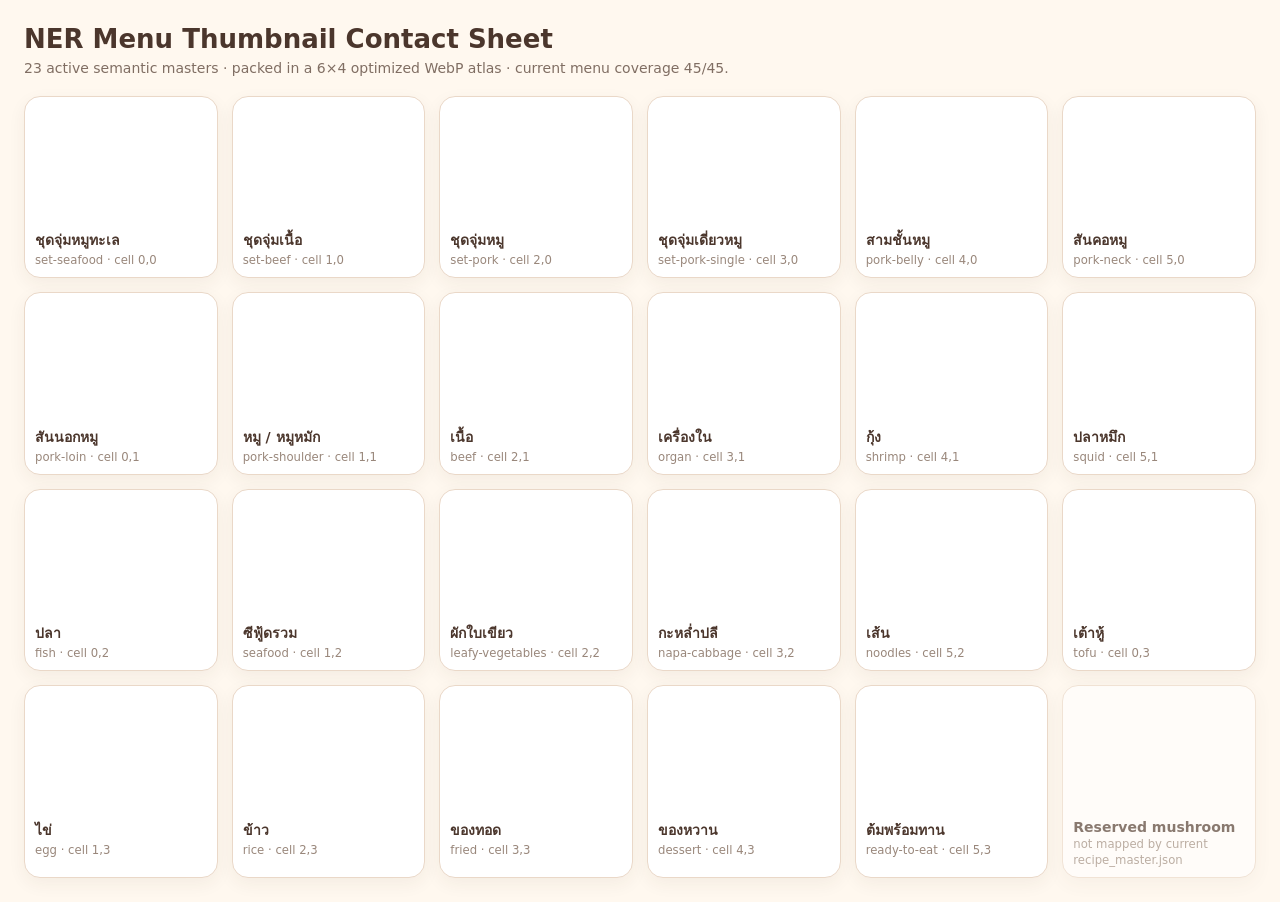
==== docs/UI_THUMBNAIL_CONTACT_SHEET.html @ 441f90e7 "Complete Phase 1 thumbnail assets and validation" ====
<!doctype html>
<html lang="th"><meta charset="utf-8"><meta name="viewport" content="width=device-width,initial-scale=1">
<title>NER Thumbnail Contact Sheet</title>
<style>body{margin:0;padding:24px;background:#fff8ef;color:#4b362c;font:14px system-ui,-apple-system,sans-serif}h1{margin:0 0 6px;font-size:26px}p{margin:0 0 20px;color:#806e63}.grid{display:grid;grid-template-columns:repeat(auto-fit,minmax(180px,1fr));gap:14px}.card{background:#fff;border:1px solid #ead8c8;border-radius:16px;padding:10px;box-shadow:0 6px 18px rgba(76,52,39,.06)}.thumb{width:100%;aspect-ratio:3/2;border-radius:11px;background-image:url("../assets/menu-thumbnails/semantic-atlas-v1.webp");background-size:600% 400%;background-repeat:no-repeat;background-position:var(--x) var(--y)}b{display:block;margin-top:8px}small{color:#99877b}.reserved{opacity:.65}</style>
<h1>NER Menu Thumbnail Contact Sheet</h1><p>23 active semantic masters · packed in a 6×4 optimized WebP atlas · current menu coverage 45/45.</p><main class="grid">
<section class="card"><div class="thumb" style="--x:0%;--y:0%"></div><b>ชุดจุ่มหมูทะเล</b><small>set-seafood · cell 0,0</small></section>
<section class="card"><div class="thumb" style="--x:20%;--y:0%"></div><b>ชุดจุ่มเนื้อ</b><small>set-beef · cell 1,0</small></section>
<section class="card"><div class="thumb" style="--x:40%;--y:0%"></div><b>ชุดจุ่มหมู</b><small>set-pork · cell 2,0</small></section>
<section class="card"><div class="thumb" style="--x:60%;--y:0%"></div><b>ชุดจุ่มเดี่ยวหมู</b><small>set-pork-single · cell 3,0</small></section>
<section class="card"><div class="thumb" style="--x:80%;--y:0%"></div><b>สามชั้นหมู</b><small>pork-belly · cell 4,0</small></section>
<section class="card"><div class="thumb" style="--x:100%;--y:0%"></div><b>สันคอหมู</b><small>pork-neck · cell 5,0</small></section>
<section class="card"><div class="thumb" style="--x:0%;--y:33.333%"></div><b>สันนอกหมู</b><small>pork-loin · cell 0,1</small></section>
<section class="card"><div class="thumb" style="--x:20%;--y:33.333%"></div><b>หมู / หมูหมัก</b><small>pork-shoulder · cell 1,1</small></section>
<section class="card"><div class="thumb" style="--x:40%;--y:33.333%"></div><b>เนื้อ</b><small>beef · cell 2,1</small></section>
<section class="card"><div class="thumb" style="--x:60%;--y:33.333%"></div><b>เครื่องใน</b><small>organ · cell 3,1</small></section>
<section class="card"><div class="thumb" style="--x:80%;--y:33.333%"></div><b>กุ้ง</b><small>shrimp · cell 4,1</small></section>
<section class="card"><div class="thumb" style="--x:100%;--y:33.333%"></div><b>ปลาหมึก</b><small>squid · cell 5,1</small></section>
<section class="card"><div class="thumb" style="--x:0%;--y:66.667%"></div><b>ปลา</b><small>fish · cell 0,2</small></section>
<section class="card"><div class="thumb" style="--x:20%;--y:66.667%"></div><b>ซีฟู้ดรวม</b><small>seafood · cell 1,2</small></section>
<section class="card"><div class="thumb" style="--x:40%;--y:66.667%"></div><b>ผักใบเขียว</b><small>leafy-vegetables · cell 2,2</small></section>
<section class="card"><div class="thumb" style="--x:60%;--y:66.667%"></div><b>กะหล่ำปลี</b><small>napa-cabbage · cell 3,2</small></section>
<section class="card"><div class="thumb" style="--x:100%;--y:66.667%"></div><b>เส้น</b><small>noodles · cell 5,2</small></section>
<section class="card"><div class="thumb" style="--x:0%;--y:100%"></div><b>เต้าหู้</b><small>tofu · cell 0,3</small></section>
<section class="card"><div class="thumb" style="--x:20%;--y:100%"></div><b>ไข่</b><small>egg · cell 1,3</small></section>
<section class="card"><div class="thumb" style="--x:40%;--y:100%"></div><b>ข้าว</b><small>rice · cell 2,3</small></section>
<section class="card"><div class="thumb" style="--x:60%;--y:100%"></div><b>ของทอด</b><small>fried · cell 3,3</small></section>
<section class="card"><div class="thumb" style="--x:80%;--y:100%"></div><b>ของหวาน</b><small>dessert · cell 4,3</small></section>
<section class="card"><div class="thumb" style="--x:100%;--y:100%"></div><b>ต้มพร้อมทาน</b><small>ready-to-eat · cell 5,3</small></section>
<section class="card reserved"><div class="thumb" style="--x:80%;--y:66.667%"></div><b>Reserved mushroom</b><small>not mapped by current recipe_master.json</small></section>
</main></html>
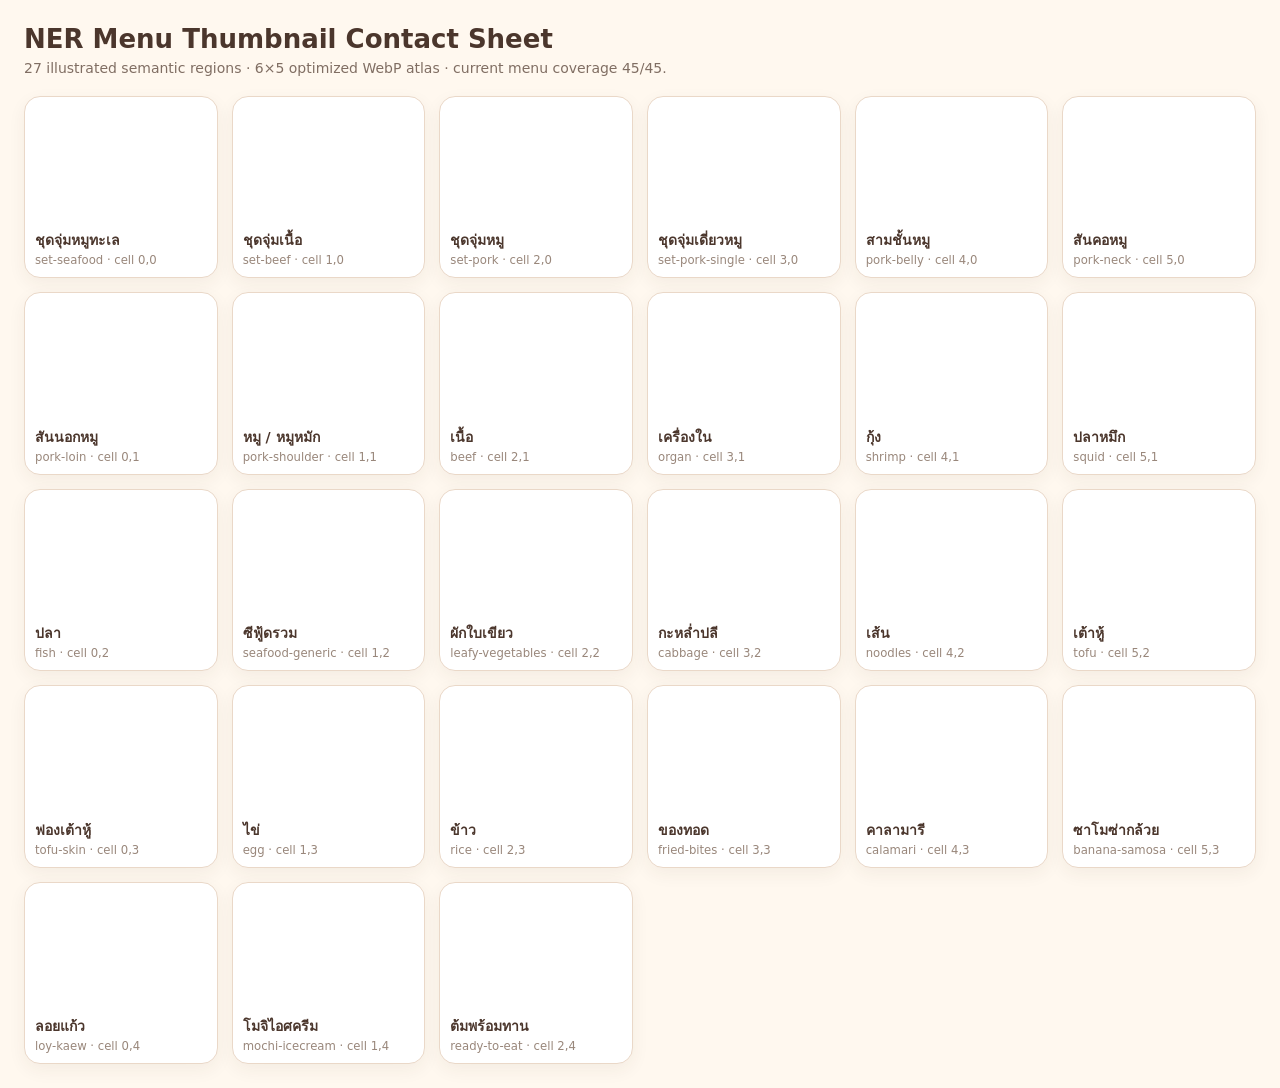
==== commit c64407ce: "Update Phase 1 thumbnail contact sheet" ====
--- a/docs/UI_THUMBNAIL_CONTACT_SHEET.html
+++ b/docs/UI_THUMBNAIL_CONTACT_SHEET.html
@@ -1,30 +1,44 @@
 <!doctype html>
-<html lang="th"><meta charset="utf-8"><meta name="viewport" content="width=device-width,initial-scale=1">
+<html lang="th">
+<meta charset="utf-8">
+<meta name="viewport" content="width=device-width,initial-scale=1">
 <title>NER Thumbnail Contact Sheet</title>
-<style>body{margin:0;padding:24px;background:#fff8ef;color:#4b362c;font:14px system-ui,-apple-system,sans-serif}h1{margin:0 0 6px;font-size:26px}p{margin:0 0 20px;color:#806e63}.grid{display:grid;grid-template-columns:repeat(auto-fit,minmax(180px,1fr));gap:14px}.card{background:#fff;border:1px solid #ead8c8;border-radius:16px;padding:10px;box-shadow:0 6px 18px rgba(76,52,39,.06)}.thumb{width:100%;aspect-ratio:3/2;border-radius:11px;background-image:url("../assets/menu-thumbnails/semantic-atlas-v1.webp");background-size:600% 400%;background-repeat:no-repeat;background-position:var(--x) var(--y)}b{display:block;margin-top:8px}small{color:#99877b}.reserved{opacity:.65}</style>
-<h1>NER Menu Thumbnail Contact Sheet</h1><p>23 active semantic masters · packed in a 6×4 optimized WebP atlas · current menu coverage 45/45.</p><main class="grid">
+<style>
+body{margin:0;padding:24px;background:#fff8ef;color:#4b362c;font:14px system-ui,-apple-system,sans-serif}
+h1{margin:0 0 6px;font-size:26px}p{margin:0 0 20px;color:#806e63}
+.grid{display:grid;grid-template-columns:repeat(auto-fit,minmax(180px,1fr));gap:14px}
+.card{background:#fff;border:1px solid #ead8c8;border-radius:16px;padding:10px;box-shadow:0 6px 18px rgba(76,52,39,.06)}
+.thumb{width:100%;aspect-ratio:3/2;border-radius:11px;background-image:url("../assets/menu-thumbnails/semantic-atlas-v1.webp");background-size:600% 500%;background-repeat:no-repeat;background-position:var(--x) var(--y)}
+b{display:block;margin-top:8px}small{color:#99877b}
+</style>
+<h1>NER Menu Thumbnail Contact Sheet</h1>
+<p>27 illustrated semantic regions · 6×5 optimized WebP atlas · current menu coverage 45/45.</p>
+<main class="grid">
 <section class="card"><div class="thumb" style="--x:0%;--y:0%"></div><b>ชุดจุ่มหมูทะเล</b><small>set-seafood · cell 0,0</small></section>
 <section class="card"><div class="thumb" style="--x:20%;--y:0%"></div><b>ชุดจุ่มเนื้อ</b><small>set-beef · cell 1,0</small></section>
 <section class="card"><div class="thumb" style="--x:40%;--y:0%"></div><b>ชุดจุ่มหมู</b><small>set-pork · cell 2,0</small></section>
 <section class="card"><div class="thumb" style="--x:60%;--y:0%"></div><b>ชุดจุ่มเดี่ยวหมู</b><small>set-pork-single · cell 3,0</small></section>
 <section class="card"><div class="thumb" style="--x:80%;--y:0%"></div><b>สามชั้นหมู</b><small>pork-belly · cell 4,0</small></section>
 <section class="card"><div class="thumb" style="--x:100%;--y:0%"></div><b>สันคอหมู</b><small>pork-neck · cell 5,0</small></section>
-<section class="card"><div class="thumb" style="--x:0%;--y:33.333%"></div><b>สันนอกหมู</b><small>pork-loin · cell 0,1</small></section>
-<section class="card"><div class="thumb" style="--x:20%;--y:33.333%"></div><b>หมู / หมูหมัก</b><small>pork-shoulder · cell 1,1</small></section>
-<section class="card"><div class="thumb" style="--x:40%;--y:33.333%"></div><b>เนื้อ</b><small>beef · cell 2,1</small></section>
-<section class="card"><div class="thumb" style="--x:60%;--y:33.333%"></div><b>เครื่องใน</b><small>organ · cell 3,1</small></section>
-<section class="card"><div class="thumb" style="--x:80%;--y:33.333%"></div><b>กุ้ง</b><small>shrimp · cell 4,1</small></section>
-<section class="card"><div class="thumb" style="--x:100%;--y:33.333%"></div><b>ปลาหมึก</b><small>squid · cell 5,1</small></section>
-<section class="card"><div class="thumb" style="--x:0%;--y:66.667%"></div><b>ปลา</b><small>fish · cell 0,2</small></section>
-<section class="card"><div class="thumb" style="--x:20%;--y:66.667%"></div><b>ซีฟู้ดรวม</b><small>seafood · cell 1,2</small></section>
-<section class="card"><div class="thumb" style="--x:40%;--y:66.667%"></div><b>ผักใบเขียว</b><small>leafy-vegetables · cell 2,2</small></section>
-<section class="card"><div class="thumb" style="--x:60%;--y:66.667%"></div><b>กะหล่ำปลี</b><small>napa-cabbage · cell 3,2</small></section>
-<section class="card"><div class="thumb" style="--x:100%;--y:66.667%"></div><b>เส้น</b><small>noodles · cell 5,2</small></section>
-<section class="card"><div class="thumb" style="--x:0%;--y:100%"></div><b>เต้าหู้</b><small>tofu · cell 0,3</small></section>
-<section class="card"><div class="thumb" style="--x:20%;--y:100%"></div><b>ไข่</b><small>egg · cell 1,3</small></section>
-<section class="card"><div class="thumb" style="--x:40%;--y:100%"></div><b>ข้าว</b><small>rice · cell 2,3</small></section>
-<section class="card"><div class="thumb" style="--x:60%;--y:100%"></div><b>ของทอด</b><small>fried · cell 3,3</small></section>
-<section class="card"><div class="thumb" style="--x:80%;--y:100%"></div><b>ของหวาน</b><small>dessert · cell 4,3</small></section>
-<section class="card"><div class="thumb" style="--x:100%;--y:100%"></div><b>ต้มพร้อมทาน</b><small>ready-to-eat · cell 5,3</small></section>
-<section class="card reserved"><div class="thumb" style="--x:80%;--y:66.667%"></div><b>Reserved mushroom</b><small>not mapped by current recipe_master.json</small></section>
+<section class="card"><div class="thumb" style="--x:0%;--y:25%"></div><b>สันนอกหมู</b><small>pork-loin · cell 0,1</small></section>
+<section class="card"><div class="thumb" style="--x:20%;--y:25%"></div><b>หมู / หมูหมัก</b><small>pork-shoulder · cell 1,1</small></section>
+<section class="card"><div class="thumb" style="--x:40%;--y:25%"></div><b>เนื้อ</b><small>beef · cell 2,1</small></section>
+<section class="card"><div class="thumb" style="--x:60%;--y:25%"></div><b>เครื่องใน</b><small>organ · cell 3,1</small></section>
+<section class="card"><div class="thumb" style="--x:80%;--y:25%"></div><b>กุ้ง</b><small>shrimp · cell 4,1</small></section>
+<section class="card"><div class="thumb" style="--x:100%;--y:25%"></div><b>ปลาหมึก</b><small>squid · cell 5,1</small></section>
+<section class="card"><div class="thumb" style="--x:0%;--y:50%"></div><b>ปลา</b><small>fish · cell 0,2</small></section>
+<section class="card"><div class="thumb" style="--x:20%;--y:50%"></div><b>ซีฟู้ดรวม</b><small>seafood-generic · cell 1,2</small></section>
+<section class="card"><div class="thumb" style="--x:40%;--y:50%"></div><b>ผักใบเขียว</b><small>leafy-vegetables · cell 2,2</small></section>
+<section class="card"><div class="thumb" style="--x:60%;--y:50%"></div><b>กะหล่ำปลี</b><small>cabbage · cell 3,2</small></section>
+<section class="card"><div class="thumb" style="--x:80%;--y:50%"></div><b>เส้น</b><small>noodles · cell 4,2</small></section>
+<section class="card"><div class="thumb" style="--x:100%;--y:50%"></div><b>เต้าหู้</b><small>tofu · cell 5,2</small></section>
+<section class="card"><div class="thumb" style="--x:0%;--y:75%"></div><b>ฟองเต้าหู้</b><small>tofu-skin · cell 0,3</small></section>
+<section class="card"><div class="thumb" style="--x:20%;--y:75%"></div><b>ไข่</b><small>egg · cell 1,3</small></section>
+<section class="card"><div class="thumb" style="--x:40%;--y:75%"></div><b>ข้าว</b><small>rice · cell 2,3</small></section>
+<section class="card"><div class="thumb" style="--x:60%;--y:75%"></div><b>ของทอด</b><small>fried-bites · cell 3,3</small></section>
+<section class="card"><div class="thumb" style="--x:80%;--y:75%"></div><b>คาลามารี</b><small>calamari · cell 4,3</small></section>
+<section class="card"><div class="thumb" style="--x:100%;--y:75%"></div><b>ซาโมซ่ากล้วย</b><small>banana-samosa · cell 5,3</small></section>
+<section class="card"><div class="thumb" style="--x:0%;--y:100%"></div><b>ลอยแก้ว</b><small>loy-kaew · cell 0,4</small></section>
+<section class="card"><div class="thumb" style="--x:20%;--y:100%"></div><b>โมจิไอศครีม</b><small>mochi-icecream · cell 1,4</small></section>
+<section class="card"><div class="thumb" style="--x:40%;--y:100%"></div><b>ต้มพร้อมทาน</b><small>ready-to-eat · cell 2,4</small></section>
 </main></html>
